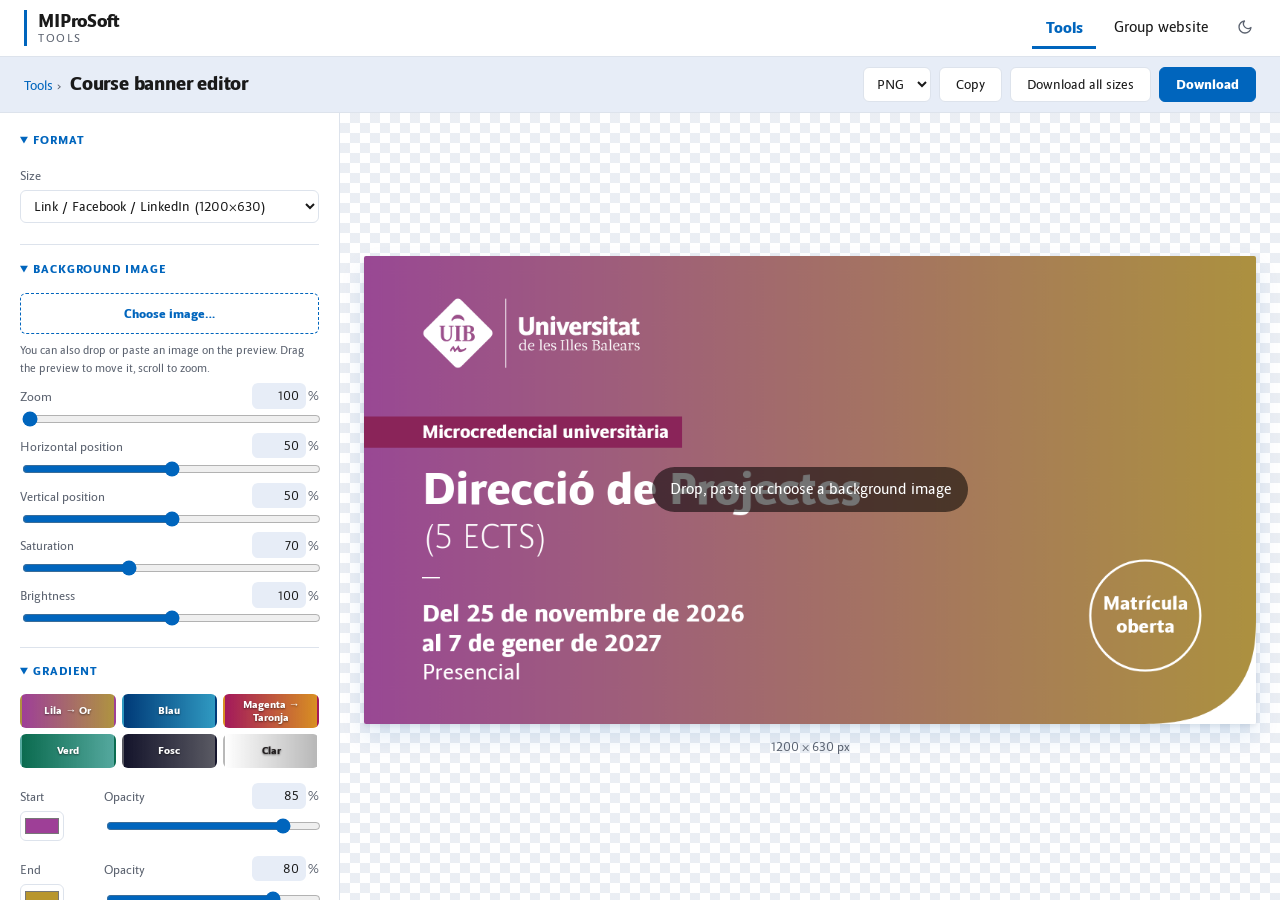
==== banner-editor/index.html @ 1f9a3c79 "feat: added banner editor tool" ====
<!doctype html>
<html lang="en">
<head>
  <meta charset="utf-8">
  <meta name="viewport" content="width=device-width, initial-scale=1">
  <title>Course banner editor · MIProSoft tools</title>
  <link rel="icon" type="image/png" href="../assets/logo.png">
  <link rel="stylesheet" href="../assets/site.css">
  <link rel="stylesheet" href="style.css">
  <script src="../assets/site.js"></script>
</head>
<body class="app">
  <header data-site-header="compact"></header>

  <div class="toolbar">
    <div class="toolbar-title">
      <nav class="breadcrumb" aria-label="Breadcrumb"><a href="../">Tools</a> <span aria-hidden="true">›</span></nav>
      <h1>Course banner editor</h1>
    </div>
    <div class="actions">
      <select data-key="format" aria-label="File format">
        <option value="png">PNG</option>
        <option value="jpeg">JPEG</option>
      </select>
      <button id="copyBtn" type="button" class="button secondary">Copy</button>
      <button id="downloadAllBtn" type="button" class="button secondary">Download all sizes</button>
      <button id="downloadBtn" type="button" class="button">Download</button>
    </div>
  </div>

  <main class="layout">
    <aside class="panel">
      <details open>
        <summary>Format</summary>
        <label>Size
          <select data-key="preset" id="presetSelect"></select>
        </label>
        <div class="row custom-size">
          <label>Width <input type="number" data-key="customW" min="100" max="4000" step="10"></label>
          <label>Height <input type="number" data-key="customH" min="100" max="4000" step="10"></label>
        </div>
      </details>

      <details open>
        <summary>Background image</summary>
        <label class="file">
          <input type="file" id="imageInput" accept="image/*">
          <span>Choose image…</span>
        </label>
        <p class="hint">You can also drop or paste an image on the preview. Drag the preview to move it, scroll to zoom.</p>
        <label>Zoom <output data-for="imgZoom"></output>
          <input type="range" data-key="imgZoom" min="100" max="300" step="1"></label>
        <label>Horizontal position <output data-for="imgX"></output>
          <input type="range" data-key="imgX" min="0" max="100" step="1"></label>
        <label>Vertical position <output data-for="imgY"></output>
          <input type="range" data-key="imgY" min="0" max="100" step="1"></label>
        <label>Saturation <output data-for="imgSat"></output>
          <input type="range" data-key="imgSat" min="0" max="200" step="1"></label>
        <label>Brightness <output data-for="imgBright"></output>
          <input type="range" data-key="imgBright" min="50" max="150" step="1"></label>
      </details>

      <details open>
        <summary>Gradient</summary>
        <div class="swatches" id="gradientPresets"></div>
        <div class="row">
          <label>Start <input type="color" data-key="gradC1"></label>
          <label>Opacity <output data-for="gradA1"></output>
            <input type="range" data-key="gradA1" min="0" max="100" step="1"></label>
        </div>
        <div class="row">
          <label>End <input type="color" data-key="gradC2"></label>
          <label>Opacity <output data-for="gradA2"></output>
            <input type="range" data-key="gradA2" min="0" max="100" step="1"></label>
        </div>
        <label>Angle <output data-for="gradAngle"></output>
          <input type="range" data-key="gradAngle" min="0" max="360" step="5"></label>
        <label>Blend mode
          <select data-key="gradBlend">
            <option value="source-over">Normal</option>
            <option value="multiply">Multiply</option>
            <option value="screen">Screen</option>
            <option value="overlay">Overlay</option>
            <option value="soft-light">Soft light</option>
            <option value="color">Color</option>
          </select>
        </label>
        <label class="check"><input type="checkbox" data-key="cornerShow"> Curved corner</label>
        <label>Corner colour <input type="color" data-key="cornerColor"></label>
      </details>

      <details open>
        <summary>Logo</summary>
        <label>Logo
          <select data-key="logoBrand">
            <option value="uib">UIB</option>
            <option value="team">UIB · MIPro Soft</option>
          </select>
        </label>
        <label>Version <span class="auto-note" id="logoAutoNote"></span>
          <select data-key="logoVariant">
            <option value="auto">Auto (by background)</option>
            <option value="white">Negative (white)</option>
            <option value="dark">Positive (dark)</option>
            <option value="color">Full colour</option>
          </select>
        </label>
        <label>Size <output data-for="logoSize"></output>
          <input type="range" data-key="logoSize" min="50" max="160" step="1"></label>
      </details>

      <details open>
        <summary>Course data</summary>
        <label>Label <input type="text" data-key="label"></label>
        <label>Label background <input type="color" data-key="labelBg"></label>
        <label>Title <textarea data-key="title" rows="2"></textarea></label>
        <label>Subtitle <input type="text" data-key="subtitle"></label>
        <label>Dates <textarea data-key="dates" rows="2"></textarea></label>
        <label>Modality / extra info <textarea data-key="modality" rows="1"></textarea></label>
        <div class="row">
          <label>Text colour
            <select data-key="textColorMode">
              <option value="auto">Auto</option>
              <option value="custom">Custom</option>
            </select>
          </label>
          <label>Custom <input type="color" data-key="textColor"></label>
        </div>
        <label>Text size <output data-for="textScale"></output>
          <input type="range" data-key="textScale" min="60" max="140" step="1"></label>
        <label>Vertical alignment
          <select data-key="valign">
            <option value="top">Below the logo</option>
            <option value="center">Centre</option>
            <option value="bottom">Bottom</option>
          </select>
        </label>
      </details>

      <details open>
        <summary>Badge</summary>
        <label class="check"><input type="checkbox" data-key="badgeShow"> Show badge</label>
        <label>Text <textarea data-key="badgeText" rows="2"></textarea></label>
        <label>Size <output data-for="badgeSize"></output>
          <input type="range" data-key="badgeSize" min="50" max="160" step="1"></label>
        <label class="check"><input type="checkbox" data-key="badgeAuto"> Automatic position</label>
        <label>Horizontal position <output data-for="badgeX"></output>
          <input type="range" data-key="badgeX" min="0" max="100" step="0.5"></label>
        <label>Vertical position <output data-for="badgeY"></output>
          <input type="range" data-key="badgeY" min="0" max="100" step="0.5"></label>
      </details>

      <button id="resetBtn" type="button" class="reset">Reset all settings</button>
    </aside>

    <section class="stage" id="stage">
      <div class="canvas-wrap" id="canvasWrap">
        <canvas id="canvas"></canvas>
        <div class="drop-hint" id="dropHint"><span>Drop, paste or choose a background image</span></div>
      </div>
      <p class="size-label" id="sizeLabel"></p>
    </section>
  </main>

  <script src="app.js"></script>
</body>
</html>
---- assets/site.css ----
/* Shared look and feel of the MIProSoft tools, following the group's website
   (github.com/MIProSoft-Lab/miprosoft-site): UIB visual identity, UIBsans,
   institutional blue, light and dark themes. Every tool links this file and
   assets/site.js, which adds the header and footer. */

/* UIB sans © 2014 Damià Rotger Miró (www.ductilct.com), the UIB's institutional
   typeface. A copy installed on the visitor's computer is used first. */
@font-face {
  font-family: UIBsans; font-weight: 300; font-style: normal; font-display: swap;
  src: local('UIBsans Light'), local('UIBsans-Light'), url('../fonts/UIBsans-Light.ttf') format('truetype');
}
@font-face {
  font-family: UIBsans; font-weight: 300; font-style: italic; font-display: swap;
  src: local('UIBsans Light Italic'), local('UIBsans-LightItalic'), url('../fonts/UIBsans-LightItalic.ttf') format('truetype');
}
@font-face {
  font-family: UIBsans; font-weight: 400; font-style: normal; font-display: swap;
  src: local('UIBsans'), local('UIBsans-Regular'), url('../fonts/UIBsans-Regular.ttf') format('truetype');
}
@font-face {
  font-family: UIBsans; font-weight: 400; font-style: italic; font-display: swap;
  src: local('UIBsans Italic'), local('UIBsans-Italic'), url('../fonts/UIBsans-Italic.ttf') format('truetype');
}
@font-face {
  font-family: UIBsans; font-weight: 700; font-style: normal; font-display: swap;
  src: local('UIBsans Bold'), local('UIBsans-Bold'), url('../fonts/UIBsans-Bold.ttf') format('truetype');
}
@font-face {
  font-family: UIBsans; font-weight: 700; font-style: italic; font-display: swap;
  src: local('UIBsans Bold Italic'), local('UIBsans-BoldItalic'), url('../fonts/UIBsans-BoldItalic.ttf') format('truetype');
}

:root {
  /* UIB blue (Pantone 300 C) and black; light blue tint from the style guide. */
  --bg: #ffffff;
  --fg: #1a1a1a;
  --muted: #5c6370;
  --rule: #dde3ec;
  --tint: #e7edf7;
  --surface: #ffffff;
  --accent: #0065bd;
  --accent-strong: #004f94;
  --on-accent: #ffffff;
  --button-bg: #0065bd;
  --button-hover: #004f94;
  --hero-bg: linear-gradient(135deg, #0065bd 0%, #004f94 100%);
  --footer-bg: #1a1a1a;
  --footer-fg: #c9ced6;
  --shadow: 0 1px 2px rgb(16 24 40 / 0.06), 0 4px 12px rgb(16 24 40 / 0.06);
  --shadow-hover: 0 2px 4px rgb(16 24 40 / 0.08), 0 12px 24px rgb(0 101 189 / 0.12);
  --sans: UIBsans, Arial, 'Liberation Sans', Helvetica, sans-serif;
  --container: 72rem;
  --radius: 10px;
  color-scheme: light dark;
}

/* Dark theme: follows the system unless a theme was picked with the toggle
   (data-theme on <html>, shared with the group's website). */
@media (prefers-color-scheme: dark) {
  :root:not([data-theme='light']) {
    --bg: #14161a; --fg: #e8e8e8; --muted: #9ba3ae; --rule: #2b313a; --tint: #1b2a3d; --surface: #1a1d22;
    --accent: #6aaef2; --accent-strong: #8cc2f6; --button-bg: #0a4f91; --button-hover: #0b5aa6;
    --hero-bg: linear-gradient(135deg, #0a4f91 0%, #083a6b 100%);
    --footer-bg: #0d0f12; --shadow: 0 1px 2px rgb(0 0 0 / 0.4); --shadow-hover: 0 4px 16px rgb(0 0 0 / 0.5);
  }
}
:root[data-theme='dark'] {
  color-scheme: dark;
  --bg: #14161a; --fg: #e8e8e8; --muted: #9ba3ae; --rule: #2b313a; --tint: #1b2a3d; --surface: #1a1d22;
  --accent: #6aaef2; --accent-strong: #8cc2f6; --button-bg: #0a4f91; --button-hover: #0b5aa6;
  --hero-bg: linear-gradient(135deg, #0a4f91 0%, #083a6b 100%);
  --footer-bg: #0d0f12; --shadow: 0 1px 2px rgb(0 0 0 / 0.4); --shadow-hover: 0 4px 16px rgb(0 0 0 / 0.5);
}
:root[data-theme='light'] { color-scheme: light; }

* { box-sizing: border-box; }
[hidden] { display: none !important; }

body {
  margin: 0;
  display: flex; flex-direction: column; min-height: 100vh;
  background: var(--bg); color: var(--fg);
  font: 16px/1.6 var(--sans);
  -webkit-font-smoothing: antialiased;
}
main { flex: 1; }
a { color: var(--accent); text-decoration: none; }
a:hover { text-decoration: underline; }
:focus-visible { outline: 2px solid var(--accent); outline-offset: 2px; }

.container { max-width: var(--container); margin: 0 auto; padding-left: 1.5rem; padding-right: 1.5rem; }
.page { padding-top: 2.5rem; padding-bottom: 4rem; }

/* ---------- Header ---------- */

.topbar { background: var(--tint); font: 0.8rem/1 var(--sans); }
.topbar-inner { display: flex; justify-content: space-between; align-items: center; gap: 1rem; height: 2.25rem; }
.institution { color: var(--fg); font-weight: 700; letter-spacing: 0.01em; }
.topbar-tools { display: flex; align-items: center; gap: 1.1rem; }
.topbar-tools a { color: var(--muted); }
.topbar-tools a:hover { color: var(--accent); }
.theme-toggle {
  display: inline-flex; align-items: center; padding: 0.2rem; border: 0; border-radius: 4px;
  background: none; color: var(--muted); cursor: pointer;
}
.theme-toggle:hover { color: var(--accent); }
.theme-toggle svg { width: 1rem; height: 1rem; }
/* Show the icon of the theme you would switch to. */
:root .icon-sun, :root[data-theme='dark'] .icon-moon { display: none; }
:root[data-theme='dark'] .icon-sun { display: block; }
@media (prefers-color-scheme: dark) {
  :root:not([data-theme='light']) .icon-moon { display: none; }
  :root:not([data-theme='light']) .icon-sun { display: block; }
}

.masthead { background: var(--bg); border-bottom: 1px solid var(--rule); }
.masthead-inner { display: flex; justify-content: space-between; align-items: center; gap: 1.5rem; min-height: 4.25rem; }
.brand { display: flex; flex-direction: column; padding-left: 0.85rem; border-left: 4px solid var(--accent); color: var(--fg); line-height: 1.15; }
.brand:hover { text-decoration: none; }
.brand-name { font-size: 1.45rem; font-weight: 700; letter-spacing: -0.01em; }
.brand-tagline { color: var(--muted); font-size: 0.75rem; text-transform: uppercase; letter-spacing: 0.12em; }
.main-nav ul { display: flex; gap: 0.25rem; margin: 0; padding: 0; list-style: none; }
.main-nav a { display: block; padding: 0.5rem 0.85rem; border-radius: 6px; color: var(--fg); }
.main-nav a:hover { background: var(--tint); color: var(--accent); text-decoration: none; }
.main-nav a[aria-current='page'] { color: var(--accent); font-weight: 700; box-shadow: inset 0 -3px 0 var(--accent); border-radius: 6px 6px 0 0; }

/* Tool pages: a compact masthead (no top bar), with the theme toggle in it. */
.site-header.compact .container { max-width: none; }
.site-header.compact .masthead-inner { min-height: 3.5rem; }
.site-header.compact .brand-name { font-size: 1.2rem; }
.site-header.compact .brand { border-left-width: 3px; padding-left: 0.7rem; }
.masthead-tools { display: flex; align-items: center; gap: 0.75rem; }

/* ---------- Hero, headings, cards, buttons ---------- */

.hero { background: var(--hero-bg); color: var(--on-accent); }
.hero-inner { padding-top: 3.5rem; padding-bottom: 3rem; }
.eyebrow { margin: 0 0 0.6rem; font-size: 0.8rem; text-transform: uppercase; letter-spacing: 0.14em; opacity: 0.85; }
.hero h1 { margin: 0; font-size: clamp(2.2rem, 6vw, 3.2rem); line-height: 1.05; letter-spacing: -0.02em; }
.hero-lead { margin: 1rem 0 0; max-width: 38rem; font-size: 1.2rem; font-weight: 300; line-height: 1.5; }

h2 {
  position: relative; margin: 0 0 1.25rem; padding-bottom: 0.6rem; border-bottom: 1px solid var(--rule);
  font: 700 1.5rem/1.25 var(--sans); letter-spacing: -0.01em; color: var(--fg);
}
/* Short UIB-blue rule under each heading. */
h2::after { content: ''; position: absolute; left: 0; bottom: -1px; width: 3rem; height: 3px; background: var(--accent); }

.card-grid { display: grid; grid-template-columns: repeat(auto-fill, minmax(18rem, 1fr)); gap: 1.25rem; margin: 0; padding: 0; list-style: none; }
.card {
  position: relative; display: flex; flex-direction: column; gap: 0.5rem; padding: 1.1rem 1.25rem 1.3rem;
  border: 1px solid var(--rule); border-top: 4px solid var(--accent); border-radius: var(--radius);
  background: var(--surface); box-shadow: var(--shadow);
  transition: border-color 0.15s, box-shadow 0.15s, transform 0.15s;
}
.card:hover, .card:focus-within { border-color: var(--accent); box-shadow: var(--shadow-hover); transform: translateY(-2px); }
@media (prefers-reduced-motion: reduce) { .card, .card:hover { transition: none; transform: none; } }
.card-title { margin: 0; font: 700 1.15rem/1.3 var(--sans); }
.card-title a { color: var(--fg); }
/* The whole card is the link's hit area. */
.card-title a::after { content: ''; position: absolute; inset: 0; border-radius: var(--radius); }
.card-title a:hover { text-decoration: none; }
.card:hover .card-title a { color: var(--accent); }
.card-summary { margin: 0; color: var(--muted); font-size: 0.92rem; line-height: 1.5; }
.card-meta { display: flex; flex-wrap: wrap; gap: 0.4rem; margin: 0; }
.kind {
  padding: 0.1rem 0.55rem; border-radius: 4px; background: var(--tint); color: var(--accent);
  font-size: 0.7rem; font-weight: 700; text-transform: uppercase; letter-spacing: 0.08em;
}

.button {
  display: inline-flex; align-items: center; justify-content: center; gap: 0.4rem;
  padding: 0.5rem 1rem; border: 1px solid var(--button-bg); border-radius: 6px;
  background: var(--button-bg); color: #fff; font: 700 0.9rem/1.2 var(--sans); cursor: pointer;
}
.button:hover { background: var(--button-hover); border-color: var(--button-hover); text-decoration: none; }
.button.secondary { background: var(--surface); border-color: var(--rule); color: var(--fg); font-weight: 400; }
.button.secondary:hover { border-color: var(--accent); color: var(--accent); background: var(--surface); }

/* Form controls, used by the tools. */
input, select, textarea, button { font-family: var(--sans); }
input[type=text], input[type=number], select, textarea {
  padding: 0.4rem 0.55rem; border: 1px solid var(--rule); border-radius: 6px;
  background: var(--surface); color: var(--fg); font-size: 0.9rem;
}
input[type=text]:focus, input[type=number]:focus, select:focus, textarea:focus { outline: none; border-color: var(--accent); box-shadow: 0 0 0 3px color-mix(in srgb, var(--accent) 20%, transparent); }
input[type=range], input[type=checkbox] { accent-color: var(--accent); }

/* ---------- Footer ---------- */

.site-footer { background: var(--footer-bg); color: var(--footer-fg); font-size: 0.85rem; }
.site-footer a { color: #fff; }
.footer-inner { display: flex; flex-wrap: wrap; justify-content: space-between; gap: 1.5rem; padding-top: 2.25rem; padding-bottom: 2.25rem; }
.footer-inner p { margin: 0; }
.footer-name { color: #fff; font-size: 1.1rem; font-weight: 700; border-left: 3px solid var(--accent); padding-left: 0.6rem; margin-bottom: 0.3rem !important; }
.footer-meta { text-align: right; }

@media (max-width: 760px) {
  .hero-inner { padding-top: 2.5rem; padding-bottom: 2.25rem; }
  .page { padding-top: 1.75rem; padding-bottom: 3rem; }
  .footer-meta { text-align: left; }
}
@media (max-width: 600px) {
  .container { padding-left: 1rem; padding-right: 1rem; }
  .main-nav a { padding: 0.5rem 0.6rem; }
}
---- banner-editor/style.css ----
/* Banner editor layout. Colours, fonts, buttons and form controls come from
   ../assets/site.css (the MIProSoft look and feel). */

/* A full-height app: header, tool bar, then the panel and the preview. */
body.app { height: 100vh; min-height: 0; }

.toolbar {
  display: flex; align-items: center; justify-content: space-between; gap: 1rem; flex-wrap: wrap;
  padding: 0.6rem 1.5rem; background: var(--tint); border-bottom: 1px solid var(--rule);
}
.toolbar-title { display: flex; align-items: baseline; gap: 0.5rem; }
.breadcrumb { font-size: 0.85rem; color: var(--muted); }
.toolbar h1 { margin: 0; font-size: 1.25rem; line-height: 1.2; letter-spacing: -0.01em; }
.actions { display: flex; gap: 0.5rem; align-items: center; }
.actions select { padding-top: 0.45rem; padding-bottom: 0.45rem; }

.layout { flex: 1; display: flex; min-height: 0; }

.panel {
  width: 340px; flex-shrink: 0; overflow-y: auto;
  background: var(--surface); border-right: 1px solid var(--rule); padding: 0.25rem 1.25rem 1.5rem;
}
details { border-bottom: 1px solid var(--rule); padding: 0.75rem 0; }
summary {
  cursor: pointer; padding: 0.15rem 0 0.35rem; color: var(--accent);
  font-size: 0.75rem; font-weight: 700; text-transform: uppercase; letter-spacing: 0.08em;
}
summary:hover { color: var(--accent-strong); }
label { display: block; margin: 0.55rem 0; color: var(--muted); font-size: 0.82rem; }
label > input:not([type=checkbox]):not([type=color]), label > select, label > textarea { display: block; width: 100%; margin-top: 0.25rem; }
textarea { resize: vertical; }
input[type=color] {
  width: 44px; height: 30px; padding: 2px; margin-left: 6px; vertical-align: middle;
  border: 1px solid var(--rule); border-radius: 6px; background: var(--surface);
}
/* Number box next to a slider's name: type the value, or use the arrow keys.
   Negative margins keep it within the text line, so the slider doesn't move. */
.num { float: right; display: inline-flex; align-items: center; gap: 2px; margin: -3px 0; color: var(--muted); }
.num input[type=number] {
  width: 3.4rem; height: 1.6rem; padding: 0 0.35rem; text-align: right;
  font-size: 0.82rem; font-variant-numeric: tabular-nums; color: var(--fg);
  border-color: transparent; background: var(--tint); -moz-appearance: textfield;
}
.num input[type=number]:hover { border-color: var(--rule); }
.num input[type=number]:focus { border-color: var(--accent); background: var(--surface); }
.num input::-webkit-outer-spin-button, .num input::-webkit-inner-spin-button { -webkit-appearance: none; margin: 0; }
label.check { display: flex; align-items: center; gap: 0.5rem; color: var(--fg); }
.row { display: flex; gap: 0.75rem; align-items: flex-end; }
.row > label { flex: 1; }
/* In a row, a colour field has its name above the swatch, so swatches line up. */
.row > label:has(> input[type=color]) { flex: 0 0 4.5rem; }
.row > label > input[type=color] { display: block; margin: 0.25rem 0 0; }
/* Rows with a swatch: names on one line, the slider centred on the 30px swatch. */
.row:has(input[type=color]) { align-items: flex-start; }
.row > label > input[type=range] { margin-top: calc(0.25rem + 7px); }
.custom-size { display: none; }
.custom-size.visible { display: flex; }
.hint { margin: 0.4rem 0; color: var(--muted); font-size: 0.75rem; line-height: 1.45; }
.auto-note { color: var(--accent); font-weight: 700; }

.file input[type=file] { display: none !important; }
.file span {
  display: block; padding: 0.55rem; text-align: center; cursor: pointer;
  border: 1px dashed var(--accent); border-radius: 6px; color: var(--accent); font-weight: 700;
}
.file span:hover { background: var(--tint); }

.swatches { display: grid; grid-template-columns: repeat(3, 1fr); gap: 6px; margin: 0.4rem 0 0.6rem; }
.swatches button {
  height: 34px; padding: 0; border: 2px solid transparent; border-radius: 6px; cursor: pointer;
  color: #fff; font-size: 0.7rem; font-weight: 700; text-shadow: 0 1px 2px rgb(0 0 0 / 0.5);
}
.swatches button:hover { border-color: var(--fg); }

.reset {
  margin-top: 0.75rem; padding: 0; border: 0; background: none; cursor: pointer;
  color: var(--muted); font-size: 0.82rem; text-decoration: underline;
}
.reset:hover { color: var(--accent); }

/* Preview on a checkerboard, so transparent areas would show. */
.stage {
  --check: color-mix(in srgb, var(--rule) 60%, var(--bg));
  flex: 1; min-width: 0; display: flex; flex-direction: column; align-items: center; justify-content: center;
  padding: 1.5rem; background-color: var(--bg);
  background-image: linear-gradient(45deg, var(--check) 25%, transparent 25%), linear-gradient(-45deg, var(--check) 25%, transparent 25%),
    linear-gradient(45deg, transparent 75%, var(--check) 75%), linear-gradient(-45deg, transparent 75%, var(--check) 75%);
  background-size: 20px 20px; background-position: 0 0, 0 10px, 10px -10px, -10px 0;
}
.canvas-wrap { position: relative; display: flex; max-width: 100%; max-height: calc(100vh - 210px); }
canvas {
  display: block; max-width: 100%; max-height: calc(100vh - 210px); object-fit: contain;
  border-radius: 2px; box-shadow: var(--shadow-hover); cursor: grab; touch-action: none;
}
canvas.dragging { cursor: grabbing; }
.drop-hint { position: absolute; inset: 0; display: flex; align-items: center; justify-content: center; pointer-events: none; }
.drop-hint span { padding: 0.6rem 1.1rem; border-radius: 999px; background: rgb(0 0 0 / 0.55); color: #fff; }
.drop-hint.hidden { display: none; }
.stage.drag-over .canvas-wrap { outline: 3px dashed var(--accent); outline-offset: 6px; }
.size-label { margin: 0.75rem 0 0; color: var(--muted); font-size: 0.82rem; }

@media (max-width: 800px) {
  body.app { height: auto; }
  .layout { flex-direction: column-reverse; }
  .panel { width: 100%; border-right: none; }
  .canvas-wrap, canvas { max-height: 70vh; }
}
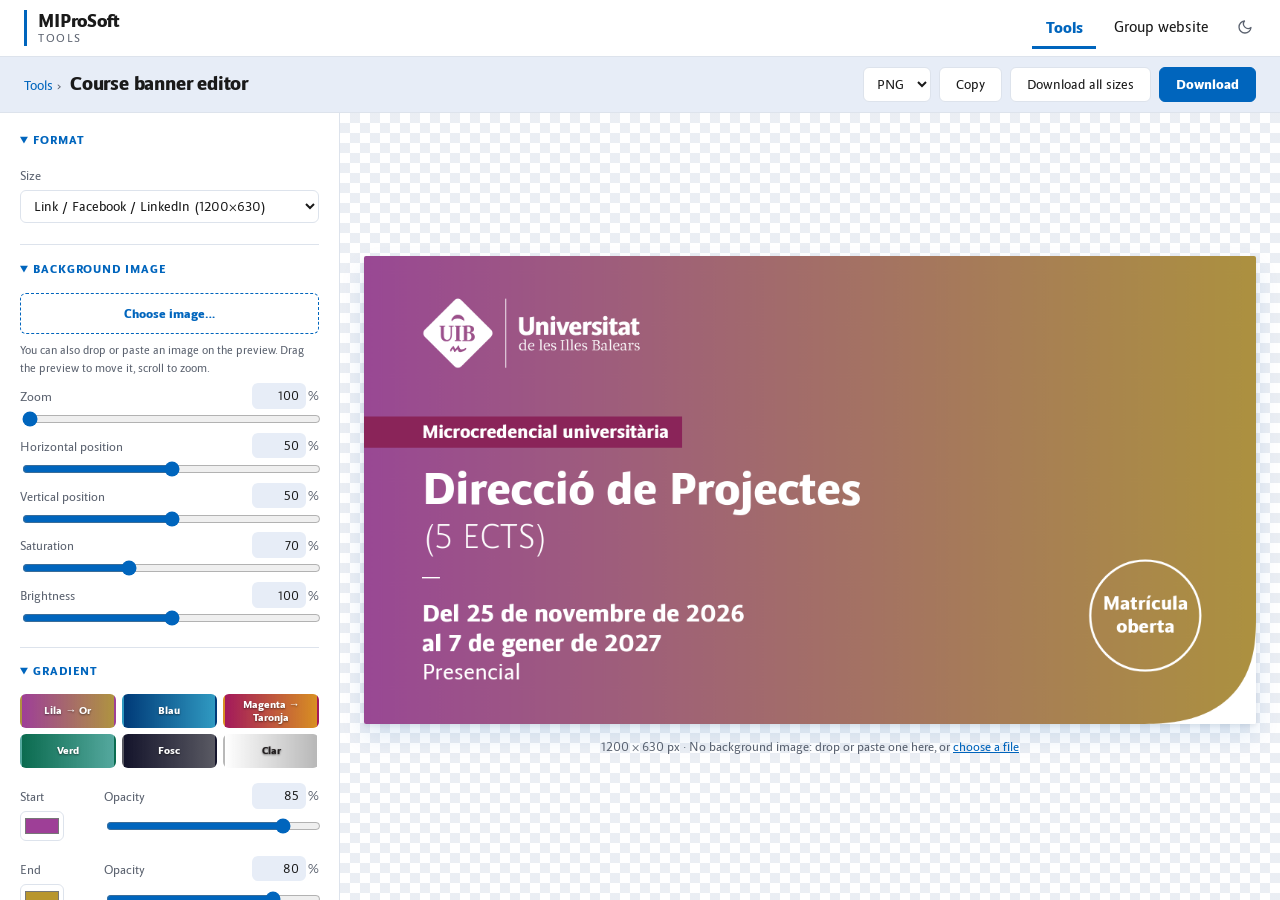
==== commit 7c0b7daf: "fix: removed hint in the middle of the image" ====
--- a/banner-editor/index.html
+++ b/banner-editor/index.html
@@ -47,6 +47,7 @@
           <input type="file" id="imageInput" accept="image/*">
           <span>Choose image…</span>
         </label>
+        <button type="button" id="removeImageBtn" class="reset" hidden>Remove image (gradient only)</button>
         <p class="hint">You can also drop or paste an image on the preview. Drag the preview to move it, scroll to zoom.</p>
         <label>Zoom <output data-for="imgZoom"></output>
           <input type="range" data-key="imgZoom" min="100" max="300" step="1"></label>
@@ -156,9 +157,9 @@
     <section class="stage" id="stage">
       <div class="canvas-wrap" id="canvasWrap">
         <canvas id="canvas"></canvas>
-        <div class="drop-hint" id="dropHint"><span>Drop, paste or choose a background image</span></div>
       </div>
-      <p class="size-label" id="sizeLabel"></p>
+      <p class="size-label"><span id="sizeLabel"></span><span id="dropHint"> · No background image: drop or paste one here, or
+        <button type="button" id="chooseImageLink" class="link-button">choose a file</button></span></p>
     </section>
   </main>
 
--- a/banner-editor/style.css
+++ b/banner-editor/style.css
@@ -93,11 +93,10 @@
   border-radius: 2px; box-shadow: var(--shadow-hover); cursor: grab; touch-action: none;
 }
 canvas.dragging { cursor: grabbing; }
-.drop-hint { position: absolute; inset: 0; display: flex; align-items: center; justify-content: center; pointer-events: none; }
-.drop-hint span { padding: 0.6rem 1.1rem; border-radius: 999px; background: rgb(0 0 0 / 0.55); color: #fff; }
-.drop-hint.hidden { display: none; }
 .stage.drag-over .canvas-wrap { outline: 3px dashed var(--accent); outline-offset: 6px; }
-.size-label { margin: 0.75rem 0 0; color: var(--muted); font-size: 0.82rem; }
+.size-label { margin: 0.75rem 0 0; color: var(--muted); font-size: 0.82rem; text-align: center; }
+.link-button { padding: 0; border: 0; background: none; cursor: pointer; color: var(--accent); font: inherit; text-decoration: underline; }
+.link-button:hover { color: var(--accent-strong); }
 
 @media (max-width: 800px) {
   body.app { height: auto; }
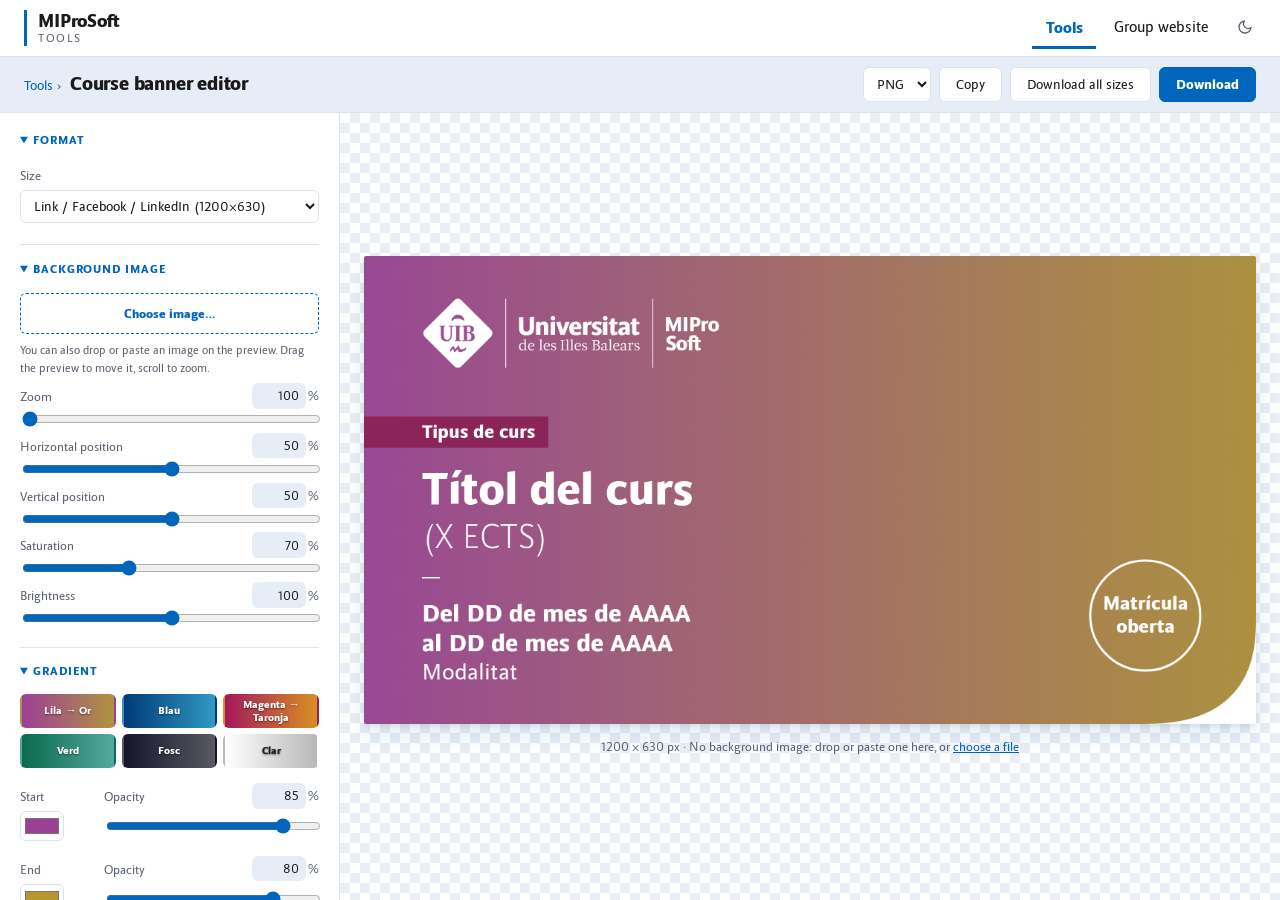
==== commit f6443655: "feat: updated defaults" ====
--- a/banner-editor/index.html
+++ b/banner-editor/index.html
@@ -94,8 +94,8 @@
         <summary>Logo</summary>
         <label>Logo
           <select data-key="logoBrand">
+            <option value="team">UIB · MIPro Soft</option>
             <option value="uib">UIB</option>
-            <option value="team">UIB · MIPro Soft</option>
           </select>
         </label>
         <label>Version <span class="auto-note" id="logoAutoNote"></span>
@@ -112,12 +112,12 @@
 
       <details open>
         <summary>Course data</summary>
-        <label>Label <input type="text" data-key="label"></label>
+        <label>Label <input type="text" data-key="label" placeholder="e.g. Microcredencial universitària"></label>
         <label>Label background <input type="color" data-key="labelBg"></label>
-        <label>Title <textarea data-key="title" rows="2"></textarea></label>
-        <label>Subtitle <input type="text" data-key="subtitle"></label>
-        <label>Dates <textarea data-key="dates" rows="2"></textarea></label>
-        <label>Modality / extra info <textarea data-key="modality" rows="1"></textarea></label>
+        <label>Title <textarea data-key="title" rows="2" placeholder="e.g. Direcció de Projectes"></textarea></label>
+        <label>Subtitle <input type="text" data-key="subtitle" placeholder="e.g. (5 ECTS)"></label>
+        <label>Dates <textarea data-key="dates" rows="2" placeholder="e.g. Del 25 de novembre de 2026&#10;al 7 de gener de 2027"></textarea></label>
+        <label>Modality / extra info <textarea data-key="modality" rows="1" placeholder="e.g. Presencial"></textarea></label>
         <div class="row">
           <label>Text colour
             <select data-key="textColorMode">
@@ -141,7 +141,7 @@
       <details open>
         <summary>Badge</summary>
         <label class="check"><input type="checkbox" data-key="badgeShow"> Show badge</label>
-        <label>Text <textarea data-key="badgeText" rows="2"></textarea></label>
+        <label>Text <textarea data-key="badgeText" rows="2" placeholder="e.g. Matrícula&#10;oberta"></textarea></label>
         <label>Size <output data-for="badgeSize"></output>
           <input type="range" data-key="badgeSize" min="50" max="160" step="1"></label>
         <label class="check"><input type="checkbox" data-key="badgeAuto"> Automatic position</label>
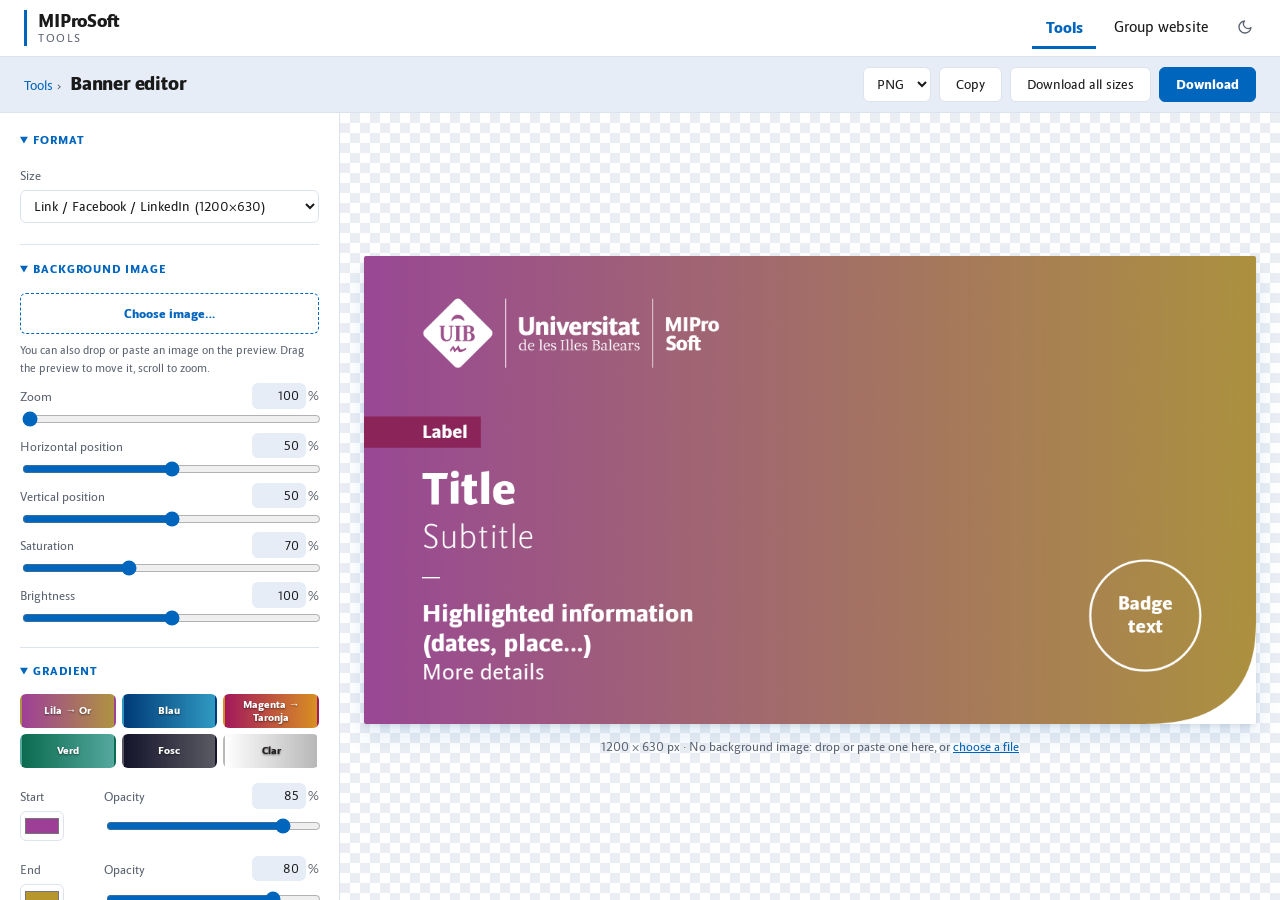
==== commit aa024d11: "feat: generic banner editor" ====
--- a/banner-editor/index.html
+++ b/banner-editor/index.html
@@ -3,8 +3,9 @@
 <head>
   <meta charset="utf-8">
   <meta name="viewport" content="width=device-width, initial-scale=1">
-  <title>Course banner editor · MIProSoft tools</title>
+  <title>Banner editor · MIProSoft tools</title>
   <link rel="icon" type="image/png" href="../assets/logo.png">
+  <link rel="icon" type="image/svg+xml" href="../assets/logo.svg">
   <link rel="stylesheet" href="../assets/site.css">
   <link rel="stylesheet" href="style.css">
   <script src="../assets/site.js"></script>
@@ -15,7 +16,7 @@
   <div class="toolbar">
     <div class="toolbar-title">
       <nav class="breadcrumb" aria-label="Breadcrumb"><a href="../">Tools</a> <span aria-hidden="true">›</span></nav>
-      <h1>Course banner editor</h1>
+      <h1>Banner editor</h1>
     </div>
     <div class="actions">
       <select data-key="format" aria-label="File format">
@@ -111,13 +112,13 @@
       </details>
 
       <details open>
-        <summary>Course data</summary>
-        <label>Label <input type="text" data-key="label" placeholder="e.g. Microcredencial universitària"></label>
+        <summary>Content</summary>
+        <label>Label <input type="text" data-key="label" placeholder="e.g. Seminar, Course, News"></label>
         <label>Label background <input type="color" data-key="labelBg"></label>
-        <label>Title <textarea data-key="title" rows="2" placeholder="e.g. Direcció de Projectes"></textarea></label>
-        <label>Subtitle <input type="text" data-key="subtitle" placeholder="e.g. (5 ECTS)"></label>
-        <label>Dates <textarea data-key="dates" rows="2" placeholder="e.g. Del 25 de novembre de 2026&#10;al 7 de gener de 2027"></textarea></label>
-        <label>Modality / extra info <textarea data-key="modality" rows="1" placeholder="e.g. Presencial"></textarea></label>
+        <label>Title <textarea data-key="title" rows="2" placeholder="e.g. the name of the event"></textarea></label>
+        <label>Subtitle <input type="text" data-key="subtitle" placeholder="e.g. a tagline, (5 ECTS)"></label>
+        <label>Highlight <span class="field-note">bold</span> <textarea data-key="highlight" rows="2" placeholder="e.g. dates, time, place"></textarea></label>
+        <label>Details <textarea data-key="details" rows="1" placeholder="e.g. Online · Free entry"></textarea></label>
         <div class="row">
           <label>Text colour
             <select data-key="textColorMode">
@@ -141,7 +142,7 @@
       <details open>
         <summary>Badge</summary>
         <label class="check"><input type="checkbox" data-key="badgeShow"> Show badge</label>
-        <label>Text <textarea data-key="badgeText" rows="2" placeholder="e.g. Matrícula&#10;oberta"></textarea></label>
+        <label>Text <textarea data-key="badgeText" rows="2" placeholder="e.g. Register now"></textarea></label>
         <label>Size <output data-for="badgeSize"></output>
           <input type="range" data-key="badgeSize" min="50" max="160" step="1"></label>
         <label class="check"><input type="checkbox" data-key="badgeAuto"> Automatic position</label>
--- a/banner-editor/style.css
+++ b/banner-editor/style.css
@@ -57,6 +57,7 @@
 .custom-size.visible { display: flex; }
 .hint { margin: 0.4rem 0; color: var(--muted); font-size: 0.75rem; line-height: 1.45; }
 .auto-note { color: var(--accent); font-weight: 700; }
+.field-note { opacity: 0.7; font-size: 0.72rem; }
 
 .file input[type=file] { display: none !important; }
 .file span {
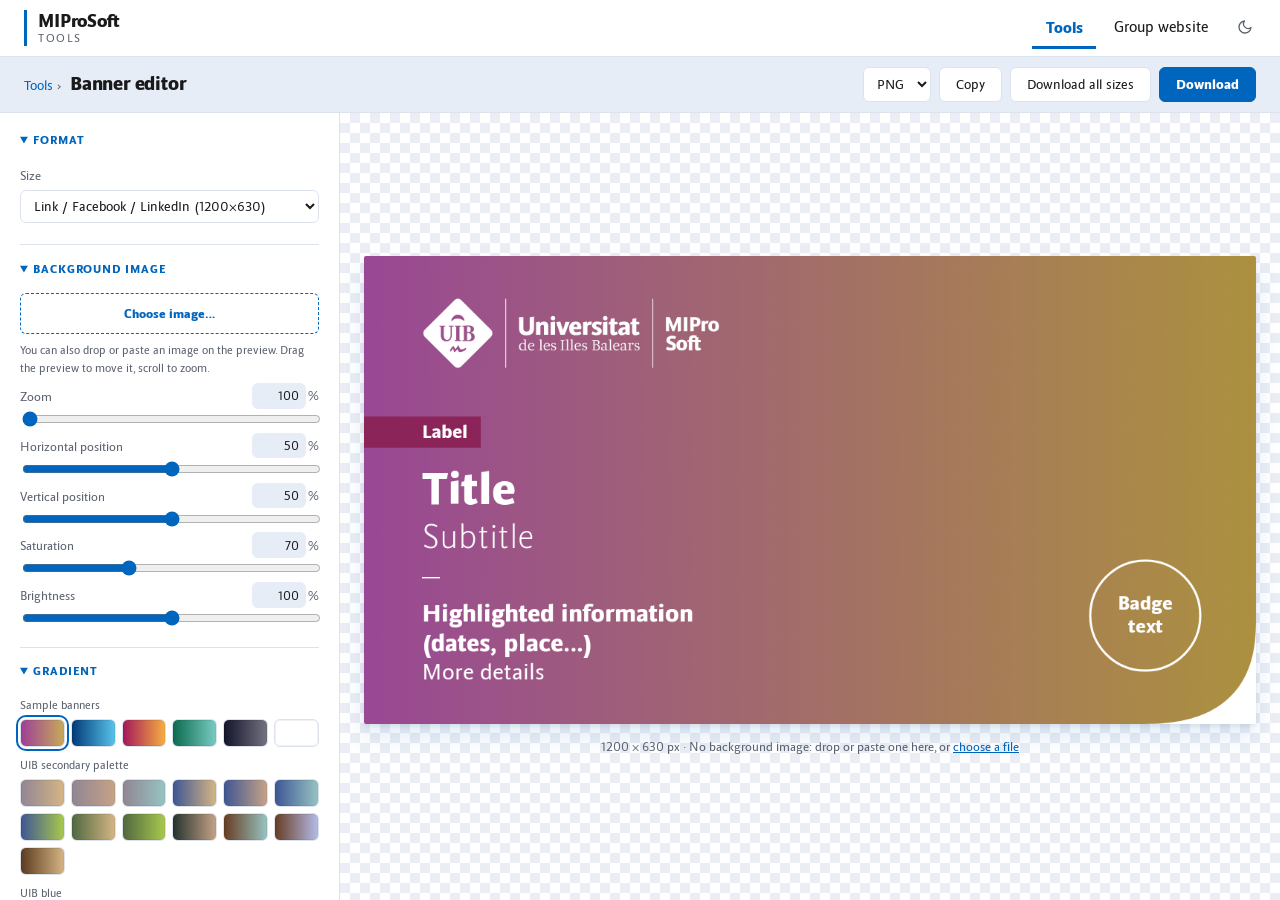
==== commit 08c7f6f4: "feat: added more gradient options based on institutional UIB colors" ====
--- a/banner-editor/index.html
+++ b/banner-editor/index.html
@@ -65,6 +65,7 @@
       <details open>
         <summary>Gradient</summary>
         <div class="swatches" id="gradientPresets"></div>
+        <p class="hint">Preset: <strong id="gradientName"></strong></p>
         <div class="row">
           <label>Start <input type="color" data-key="gradC1"></label>
           <label>Opacity <output data-for="gradA1"></output>
--- a/banner-editor/style.css
+++ b/banner-editor/style.css
@@ -66,12 +66,17 @@
 }
 .file span:hover { background: var(--tint); }
 
-.swatches { display: grid; grid-template-columns: repeat(3, 1fr); gap: 6px; margin: 0.4rem 0 0.6rem; }
-.swatches button {
-  height: 34px; padding: 0; border: 2px solid transparent; border-radius: 6px; cursor: pointer;
-  color: #fff; font-size: 0.7rem; font-weight: 700; text-shadow: 0 1px 2px rgb(0 0 0 / 0.5);
+/* Gradient presets: small swatches in groups; the name shows on hover. */
+.swatches { margin: 0.25rem 0 0; }
+.swatch-group { margin: 0.6rem 0 0.25rem; color: var(--muted); font-size: 0.72rem; }
+.swatch-grid { display: grid; grid-template-columns: repeat(6, 1fr); gap: 6px; }
+.swatch-grid button {
+  height: 28px; padding: 0; cursor: pointer; border-radius: 6px;
+  border: 1px solid var(--rule); box-shadow: inset 0 0 0 1px rgb(0 0 0 / 0.06);
 }
-.swatches button:hover { border-color: var(--fg); }
+.swatch-grid button:hover { outline: 2px solid var(--muted); outline-offset: 1px; }
+.swatch-grid button.active { outline: 2px solid var(--accent); outline-offset: 2px; }
+.hint strong { color: var(--fg); }
 
 .reset {
   margin-top: 0.75rem; padding: 0; border: 0; background: none; cursor: pointer;
